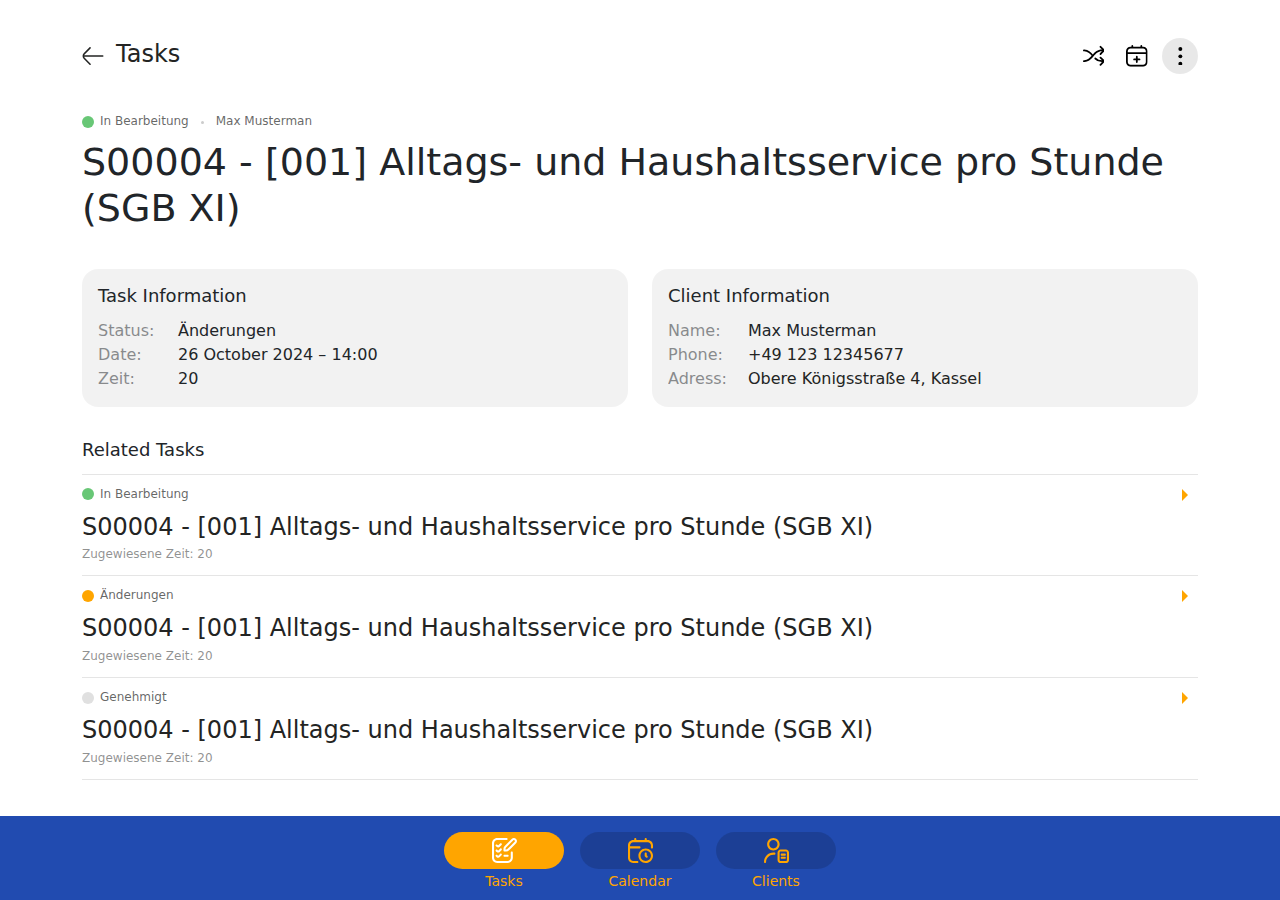
==== tasks-item.html @ ab24f289 "start" ====
<!doctype html>
<html>
<head>
<meta charset="utf-8">
<meta name="viewport" content="width=device-width, initial-scale=1">
<title>Документ без названия</title>
<link href="assets/lib/bootstrap/css/bootstrap.min.css" rel="stylesheet" type="text/css">
<link href="assets/css/style.css" rel="stylesheet" type="text/css">
</head>

<body>
	<article class="container task">
		<header class="task_bar">
			<a role="button" class="task_bar-back me-auto" href="tasks-list.html">
				<svg class="task_bar-icon" viewBox="0 0 24 24">
					<use xlink:href="assets/image/sprite.svg#arrow-small-left"></use>
				</svg>
				<span class="task_bar-back-title">Tasks</span>
			</a>
			<button type="button" class="task_bar-button">
				<svg class="task_bar-icon" viewBox="0 0 24 24">
					<use xlink:href="assets/image/sprite.svg#shuffle"></use>
				</svg>
			</button>
			<button type="button" class="task_bar-button">
				<svg class="task_bar-icon" viewBox="0 0 24 24">
					<use xlink:href="assets/image/sprite.svg#calendar-plus"></use>
				</svg>
			</button>
			<button type="button" class="task_bar-button more" data-bs-toggle="collapse" data-bs-target="#collapseExample" aria-expanded="false" aria-controls="collapseExample">
				<svg class="task_bar-icon" viewBox="0 0 24 24">
					<use xlink:href="assets/image/sprite.svg#menu-dots-vertical"></use>
				</svg>
			</button>
			<div>
			</div>
			<ul class="collapse task_bar-menu" id="collapseExample">
				<li>
					<button type="button" class="task_bar-menu-link">
						<svg class="task_bar-icon" viewBox="0 0 24 24">
							<use xlink:href="assets/image/sprite.svg#calendar-plus"></use>
						</svg>
						Select Date &amp; Time
					</button>
				</li>
				<li>
					<button type="button" class="task_bar-menu-link">
						<svg class="task_bar-icon" viewBox="0 0 24 24">
							<use xlink:href="assets/image/sprite.svg#shuffle"></use>
						</svg>
						Split Task
					</button>
				</li>
				<li>
					<button type="button" class="task_bar-menu-link">
						<svg class="task_bar-icon" viewBox="0 0 24 24">
							<use xlink:href="assets/image/sprite.svg#bookmark"></use>
						</svg>
						Change Status
					</button>
				</li>
				<li>
					<button type="button" class="task_bar-menu-link">
						<svg class="task_bar-icon" viewBox="0 0 24 24">
							<use xlink:href="assets/image/sprite.svg#check-circle"></use>
						</svg>
						Confirm
					</button>
				</li>
			</ul>
		</header>
		<span class="task_info">
			<span class="task_info-status bearbeitung">In Bearbeitung</span>
			<span class="task_info-client">Max Musterman</span>
		</span>
		<h1 class="task-title">S00004 - [001] Alltags- und Haushaltsservice pro Stunde (SGB XI)</h1>
		<div class="row g-4">
			<div class="col-md-6">
				<section class="task-box">
					<h2 class="task-h2">Task Information</h2>
					<ul>
						<li><strong>Status:</strong> Änderungen</li>
						<li><strong>Date:</strong> 26 October 2024 – 14:00</li>
						<li><strong>Zeit:</strong> 20</li>
					</ul>
				</section>
			</div>
			<div class="col-md-6">
				<section class="task-box">
					<h2 class="task-h2">Client Information</h2>
					<ul>
						<li><strong>Name:</strong> Max Musterman</li>
						<li><strong>Phone:</strong> <a href="tel:+49 123 12345677">+49 123 12345677</a></li>
						<li><strong>Adress:</strong> <a href="https://www.google.com/maps/place/Ob.+K%C3%B6nigsstra%C3%9Fe+4,+34117+Kassel" target="_blank">Obere Königsstraße 4, Kassel</a></li>
					</ul>
				</section>
			</div>
		</div>
		<section>
			<h2 class="task-h2 mt-4 pt-2">Related Tasks</h2>
			<div class="task_list">
				<article>
					<a href="tasks-item.html" class="task_list-item">
						<span class="task_info">
							<span class="task_info-status bearbeitung">In Bearbeitung</span>
						</span>
						<h3 class="task_list-title">S00004 - [001] Alltags- und Haushaltsservice pro Stunde (SGB XI)</h3>
						<span class="task_list-dsc">Zugewiesene Zeit: 20</span>
					</a>
				</article>
				<article>
					<a href="tasks-item.html" class="task_list-item">
						<span class="task_info">
							<span class="task_info-status anderungen">Änderungen</span>
						</span>
						<h3 class="task_list-title">S00004 - [001] Alltags- und Haushaltsservice pro Stunde (SGB XI)</h3>
						<span class="task_list-dsc">Zugewiesene Zeit: 20</span>
					</a>
				</article>
				<article>
					<a href="tasks-item.html" class="task_list-item">
						<span class="task_info">
							<span class="task_info-status genehmigt">Genehmigt</span>
						</span>
						<h3 class="task_list-title">S00004 - [001] Alltags- und Haushaltsservice pro Stunde (SGB XI)</h3>
						<span class="task_list-dsc">Zugewiesene Zeit: 20</span>
					</a>
				</article>
				
			</div>
		</section>
	</article>
	<div id="footer_menu" class="footer_menu">
		<div class="container">
			<nav class="footer_menu-nav">
				<a href="#" class="footer_menu-item active">
					<span class="footer_menu-icon-wrap">
						<svg class="footer_menu-icon" viewBox="0 0 24 24">
							<use xlink:href="assets/image/sprite.svg#task-checklist"></use>
						</svg>
					</span>
					Tasks
				</a>
				<a href="#" class="footer_menu-item">
					<span class="footer_menu-icon-wrap">
						<svg class="footer_menu-icon" viewBox="0 0 24 24">
							<use xlink:href="assets/image/sprite.svg#calendar-clock"></use>
						</svg>
					</span>
					Calendar
				</a>
				<a href="#" class="footer_menu-item">
					<span class="footer_menu-icon-wrap">
						<svg class="footer_menu-icon" viewBox="0 0 24 24">
							<use xlink:href="assets/image/sprite.svg#member-list"></use>
						</svg>
					</span>
					Clients
				</a>
			</nav>
		</div>
	</div>
	
	<script>
		document.addEventListener('DOMContentLoaded', () => {
			const footerMenu = document.getElementById('footer_menu');
			if (footerMenu) {
				const footerMenuHeight = footerMenu.offsetHeight;
				document.body.style.setProperty('--footer_menu_height', `${footerMenuHeight}px`);
			}
		});
	</script>
	<script src="assets/lib/bootstrap/js/bootstrap.bundle.js"></script>
</body>
</html>
---- assets/css/style.css ----
@charset "UTF-8";
:root {
  --black: #232423;
  --primary: #ffa500;
  --secondary: #214bb0;
  --h1-size: clamp(24px, calc(var(--index) * 2), 38px);
  --index: calc(1vw + 1vh);
  --block-padding: 60px;
  --border-radius: 16px;
  --bs-border-color: rgba(0,0,0,.1); }

body {
  margin-bottom: calc(var(--footer_menu_height) - 1px); }

/*
------------ content
*/
h1, .h1 {
  font-size: var(--h1-size);
  font-weight: 500;
  margin-bottom: 1em; }
  h1.head, .h1.head {
    margin: 1em 0; }

.bold {
  font-weight: bold; }

img, svg {
  max-width: 100%;
  height: auto; }

/*
------------ lists
*/
.task_list {
  border-bottom: 1px solid var(--bs-border-color); }
  .task_list-item {
    --triangle-size: 6px;
    position: relative;
    display: block;
    padding-top: 10px;
    padding-bottom: 10px;
    border-top: 1px solid var(--bs-border-color);
    padding-right: calc(var(--triangle-size) * 4);
    text-decoration: none;
    color: var(--black); }
    .task_list-item:hover, .task_list-item:visited {
      text-decoration: none;
      color: var(--black); }
    .task_list-item:after {
      content: '';
      display: block;
      border: var(--triangle-size) solid transparent;
      border-left: var(--triangle-size) solid var(--primary);
      position: absolute;
      right: calc((var(--triangle-size) * 3 - var(--triangle-size) * 1.5) / 2);
      top: 14px; }
  .task_list-title {
    margin-bottom: 0;
    font-size: clamp(18px, calc(var(--index) * 1.3), 24px); }
  .task_list-dsc {
    margin-top: 6px;
    font-size: 12px;
    color: rgba(35, 36, 35, 0.5); }

.task-h2 {
  font-size: 18px;
  margin-bottom: .7em; }
.task-box {
  border-radius: var(--border-radius);
  padding: var(--border-radius);
  background: rgba(0, 0, 0, 0.05); }
  .task-box ul {
    list-style-type: none;
    margin: 0;
    padding: 0; }
  .task-box li {
    display: flex; }
    .task-box li strong {
      opacity: .5;
      font-weight: normal;
      width: 80px;
      flex: none; }
  .task-box a {
    text-decoration: none;
    color: var(--black); }
    .task-box a:hover, .task-box a:visited {
      text-decoration: none;
      color: var(--black); }

.task_info {
  display: flex;
  font-size: 12px;
  color: rgba(35, 36, 35, 0.7);
  margin-bottom: 6px; }
  .task_info-status {
    white-space: nowrap;
    flex: none;
    display: flex;
    align-items: center;
    margin-bottom: 4px; }
    .task_info-status:before, .task_info-status:not(:last-child):after {
      content: '';
      display: block;
      width: var(--size, 0.25em);
      height: var(--size, 0.25em);
      background-color: var(--color, #ccc);
      border-radius: 50%;
      position: relative; }
    .task_info-status:before {
      --size: 1em;
      margin-right: .5em;
      top: .065em; }
    .task_info-status:not(:last-child):after {
      --color: #ccc;
      margin: 0 1em;
      top: .1em; }
    .task_info-status.bearbeitung {
      --color: #68c776; }
    .task_info-status.anderungen {
      --color: var(--primary); }
    .task_info-status.genehmigt {
      --color: #e0e0e0; }
    .task_info-status.abgebrochen {
      --color: #ca2222; }
    .task_info-status.erledigt:before {
      background-color: transparent;
      background-image: url('data:image/svg+xml;utf8,<svg xmlns="http://www.w3.org/2000/svg" viewBox="0 0 24 24"><path fill="%2368c776" d="m17.582,8.461c.573.597.555,1.547-.043,2.121l-4.605,4.424c-.668.659-1.552.989-2.438.989s-1.774-.33-2.451-.991l-1.547-1.388c-.616-.554-.667-1.502-.113-2.118.554-.615,1.5-.668,2.119-.113l1.592,1.43c.237.23.555.232.746.042l4.62-4.438c.597-.574,1.545-.557,2.121.042Zm6.418,3.539c0,6.617-5.383,12-12,12S0,18.617,0,12,5.383,0,12,0s12,5.383,12,12Zm-3,0c0-4.962-4.037-9-9-9S3,7.038,3,12s4.037,9,9,9,9-4.038,9-9Z"/></svg>');
      background-repeat: no-repeat;
      background-size: var(--size); }
  .task_info-client {
    overflow: hidden;
    white-space: nowrap;
    text-overflow: ellipsis; }

.task_bar {
  --icon-size: 22px;
  margin: var(--h1-size) 0;
  font-size: 24px;
  display: flex;
  line-height: 1;
  position: relative; }
  .task_bar-menu {
    position: absolute;
    top: 120%;
    right: 0;
    z-index: 99;
    font-size: 16px;
    list-style-type: none;
    padding: 0;
    margin: 0;
    box-shadow: 0 0 16px 0 rgba(0, 0, 0, 0.2);
    border-radius: var(--border-radius);
    background: #fff;
    overflow: hidden; }
    .task_bar-menu li:not(:last-child) .task_bar-menu-link {
      border-bottom: 1px solid var(--bs-border-color); }
    .task_bar-menu-link {
      padding: 14px 22px 14px 20px;
      background: transparent;
      outline: none;
      border: 0;
      display: flex;
      align-items: center;
      width: 100%; }
      .task_bar-menu-link svg {
        margin-right: .7em; }
      .task_bar-menu-link:focus {
        box-shadow: inset 0 0 8px rgba(0, 0, 0, 0.2);
        background: rgba(0, 0, 0, 0.08); }
  .task_bar-back {
    font-weight: 300; }
    .task_bar-back-title {
      position: relative;
      bottom: .08em; }
    .task_bar-back svg {
      margin-right: .5em; }
  .task_bar-button {
    background: transparent;
    border: 0;
    outline: none;
    border-radius: 50%;
    width: 1.5em;
    height: 1.5em;
    display: flex;
    align-items: center;
    justify-content: center;
    padding: .3em;
    margin-left: .3em;
    flex: none; }
    .task_bar-button:focus {
      box-shadow: 0 0 0 2px rgba(255, 165, 0, 0.3); }
    .task_bar-button.more {
      background: rgba(0, 0, 0, 0.09); }
      .task_bar-button.more svg {
        width: calc(var(--icon-size) * .85); }
  .task_bar svg {
    width: var(--icon-size); }
  .task_bar a {
    display: flex;
    align-items: center;
    text-decoration: none;
    color: var(--black); }
    .task_bar a:hover, .task_bar a:visited {
      text-decoration: none;
      color: var(--black); }

/*
------------  menu
*/
.footer_menu {
  background: var(--secondary);
  padding: 16px 0 8px 0;
  position: fixed;
  width: 100%;
  left: 0;
  bottom: 0; }
  .footer_menu-nav {
    display: flex;
    justify-content: center; }
  .footer_menu-item {
    max-width: 120px;
    text-decoration: none;
    color: var(--primary);
    flex-grow: 1;
    flex-basis: 0;
    margin: 0 8px;
    text-align: center;
    font-size: 14px;
    font-weight: 500; }
    .footer_menu-item:hover, .footer_menu-item:visited {
      text-decoration: none;
      color: var(--primary); }
    .footer_menu-item.active {
      --icon-color: #fff;
      --icon-background: var(--primary); }
  .footer_menu-icon {
    color: var(--icon-color, inherit);
    width: 25px;
    display: flex;
    margin: auto; }
  .footer_menu-icon-wrap {
    border-radius: 50px;
    background: var(--icon-background, rgba(0, 0, 0, 0.15));
    padding: 6px 8px;
    display: flex;
    align-items: center;
    margin-bottom: 2px; }

/* ------ Ссылки
a
	color: $p
	text-decoration: underline
	&:hover,&:focus
		color: $p
		text-decoration: none
	&:visited
		color: $p
*/
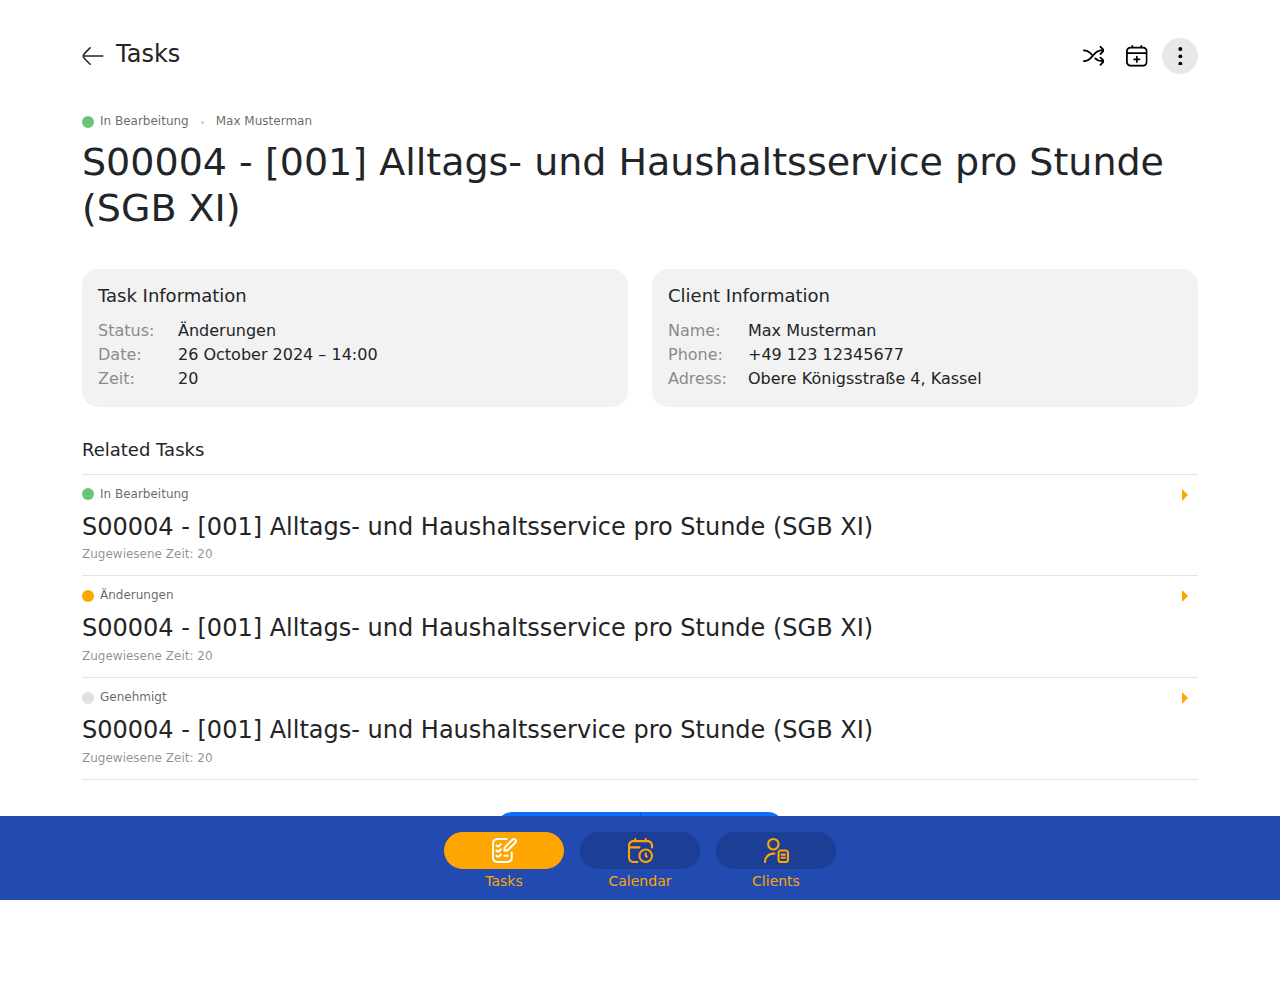
==== commit eab490e8: "add burrons" ====
--- a/tasks-item.html
+++ b/tasks-item.html
@@ -11,7 +11,7 @@
 <body>
 	<article class="container task">
 		<header class="task_bar">
-			<a role="button" class="task_bar-back me-auto" href="tasks-list.html">
+			<a class="task_bar-back me-auto" href="index.html">
 				<svg class="task_bar-icon" viewBox="0 0 24 24">
 					<use xlink:href="assets/image/sprite.svg#arrow-small-left"></use>
 				</svg>
@@ -129,6 +129,12 @@
 				
 			</div>
 		</section>
+		<div class="text-center py-4">
+			<div class="btn-group btn-group-lg my-2" role="group" aria-label="Basic example">
+				<a href="#" class="btn btn-primary">To Call</a>
+				<a href="#" type="button" class="btn btn-primary">Set a Route</a>
+			</div>
+		</div>
 	</article>
 	<div id="footer_menu" class="footer_menu">
 		<div class="container">
--- a/assets/css/style.css
+++ b/assets/css/style.css
@@ -6,7 +6,8 @@
   --h1-size: clamp(24px, calc(var(--index) * 2), 38px);
   --index: calc(1vw + 1vh);
   --block-padding: 60px;
-  --border-radius: 16px;
+  --bs-border-radius: 16px;
+  --bs-border-radius-lg: var(--bs-border-radius);
   --bs-border-color: rgba(0,0,0,.1); }
 
 body {
@@ -67,8 +68,8 @@
   font-size: 18px;
   margin-bottom: .7em; }
 .task-box {
-  border-radius: var(--border-radius);
-  padding: var(--border-radius);
+  border-radius: var(--bs-border-radius);
+  padding: var(--bs-border-radius);
   background: rgba(0, 0, 0, 0.05); }
   .task-box ul {
     list-style-type: none;
@@ -87,6 +88,12 @@
     .task-box a:hover, .task-box a:visited {
       text-decoration: none;
       color: var(--black); }
+.task .btn-group .btn {
+  width: 50%;
+  max-width: 220px;
+  min-width: 140px; }
+  .task .btn-group .btn:not(:first-child) {
+    border-left: 1px solid rgba(0, 0, 0, 0.2); }
 
 .task_info {
   display: flex;
@@ -150,7 +157,7 @@
     padding: 0;
     margin: 0;
     box-shadow: 0 0 16px 0 rgba(0, 0, 0, 0.2);
-    border-radius: var(--border-radius);
+    border-radius: var(--bs-border-radius);
     background: #fff;
     overflow: hidden; }
     .task_bar-menu li:not(:last-child) .task_bar-menu-link {
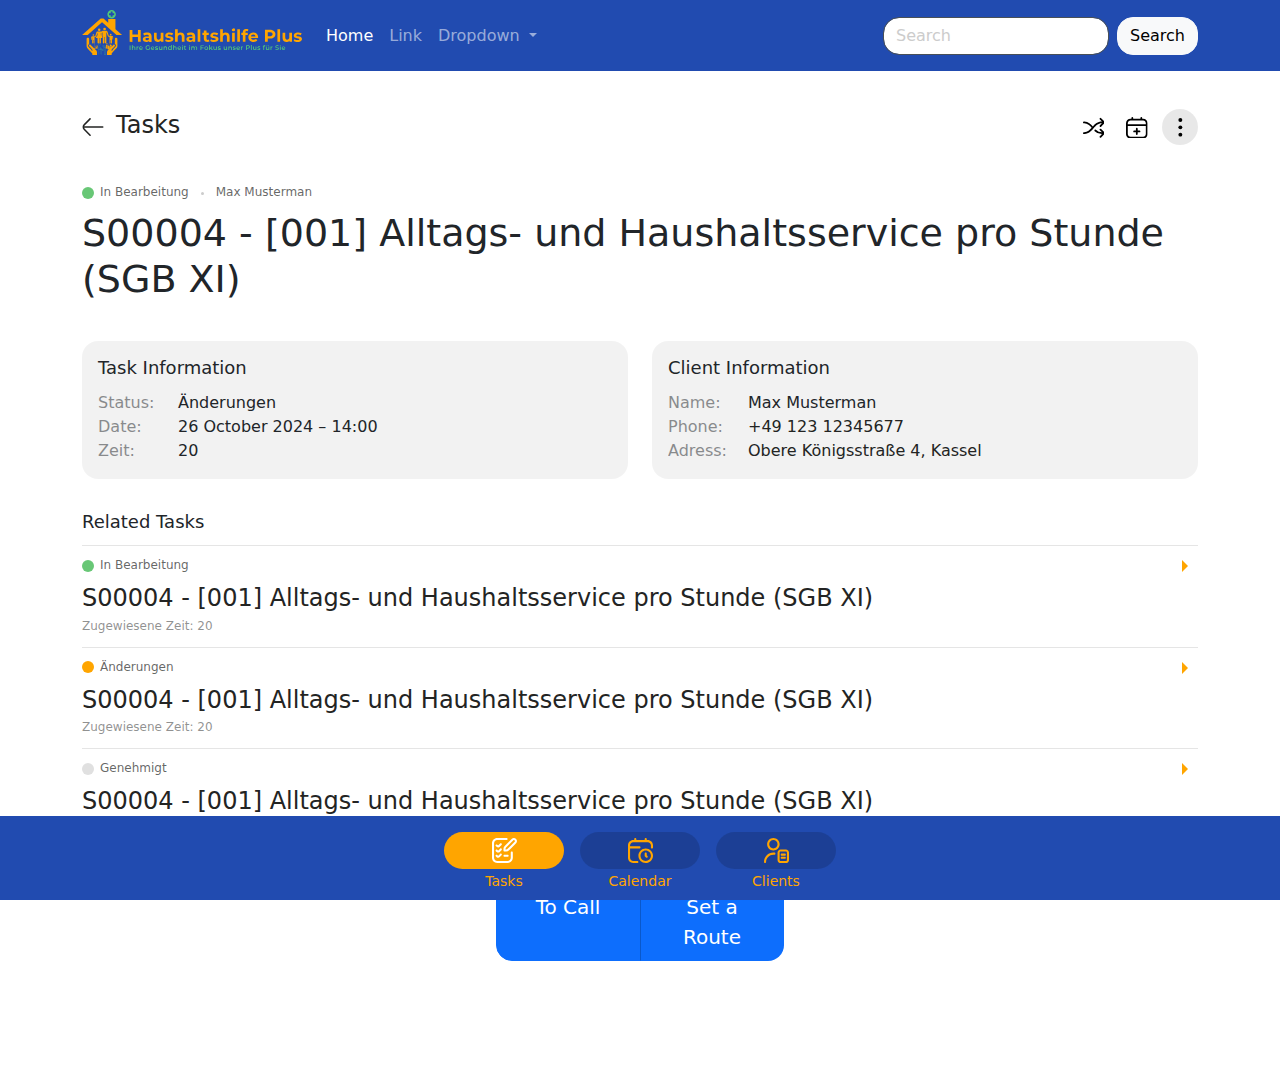
==== commit b9bdd029: "add header" ====
--- a/tasks-item.html
+++ b/tasks-item.html
@@ -9,6 +9,42 @@
 </head>
 
 <body>
+	<header>
+		<nav class="navbar bg-primary navbar-expand-lg" data-bs-theme="dark">
+			<div class="container">
+				<a class="navbar-brand" href="#">
+					<img class="navbar-logo" width="220" height="45" src="assets/image/logo.svg" alt="">
+				</a>
+				<button class="navbar-toggler" type="button" data-bs-toggle="collapse" data-bs-target="#navbarSupportedContent" aria-controls="navbarSupportedContent" aria-expanded="false" aria-label="Toggle navigation">
+					<span class="navbar-toggler-icon"></span>
+				</button>
+				<div class="collapse navbar-collapse" id="navbarSupportedContent">
+					<ul class="navbar-nav me-auto mb-2 mb-lg-0">
+						<li class="nav-item">
+							<a class="nav-link active" aria-current="page" href="#">Home</a>
+						</li>
+						<li class="nav-item">
+							<a class="nav-link" href="#">Link</a>
+						</li>
+						<li class="nav-item dropdown">
+							<a class="nav-link dropdown-toggle" href="#" role="button" data-bs-toggle="dropdown" aria-expanded="false">
+							Dropdown
+							</a>
+							<ul class="dropdown-menu">
+								<li><a class="dropdown-item" href="#">Action</a></li>
+								<li><a class="dropdown-item" href="#">Another action</a></li>
+								<li><a class="dropdown-item" href="#">Something else here</a></li>
+							</ul>
+						</li>
+					</ul>
+					<form class="d-flex" role="search">
+						<input class="form-control me-2" type="search" placeholder="Search" aria-label="Search">
+						<button class="btn btn-light" type="submit">Search</button>
+					</form>
+				</div>
+			</div>
+		</nav>
+	</header>
 	<article class="container task">
 		<header class="task_bar">
 			<a class="task_bar-back me-auto" href="index.html">
--- a/assets/css/style.css
+++ b/assets/css/style.css
@@ -8,7 +8,9 @@
   --block-padding: 60px;
   --bs-border-radius: 16px;
   --bs-border-radius-lg: var(--bs-border-radius);
-  --bs-border-color: rgba(0,0,0,.1); }
+  --bs-border-color: rgba(0,0,0,.1);
+  --bs-primary-rgb: 33, 75, 176;
+  --bs-primary: var(--secondary) ; }
 
 body {
   margin-bottom: calc(var(--footer_menu_height) - 1px); }
@@ -29,6 +31,31 @@
 img, svg {
   max-width: 100%;
   height: auto; }
+
+/*
+------------ header
+*/
+[data-bs-theme=dark] {
+  --bs-body-color: #505050;
+  --bs-body-bg: #fff; }
+  [data-bs-theme=dark] input::placeholder {
+    color: #ccc;
+    opacity: 1; }
+  [data-bs-theme=dark] .navbar-toggler-icon {
+    background-image: url('data:image/svg+xml;utf8,<svg xmlns="http://www.w3.org/2000/svg" fill="%23ffa500" viewBox="0 0 24 24"><rect y="11" width="24" height="2" rx="1"/><rect y="4" width="24" height="2" rx="1"/><rect y="18" width="24" height="2" rx="1"/></svg>'); }
+  [data-bs-theme=dark] .dropdown-menu {
+    --bs-dropdown-link-hover-color: #000;
+    --bs-dropdown-link-hover-bg: #f1f1f1;
+    box-shadow: 0 0 1px 0 rgba(0, 0, 0, 0.1);
+    overflow: hidden; }
+
+.navbar .navbar-logo {
+  position: relative;
+  top: -3px; }
+.navbar .navbar-toggler {
+  border: 0; }
+.navbar .nav-link:focus-visible {
+  box-shadow: none; }
 
 /*
 ------------ lists
